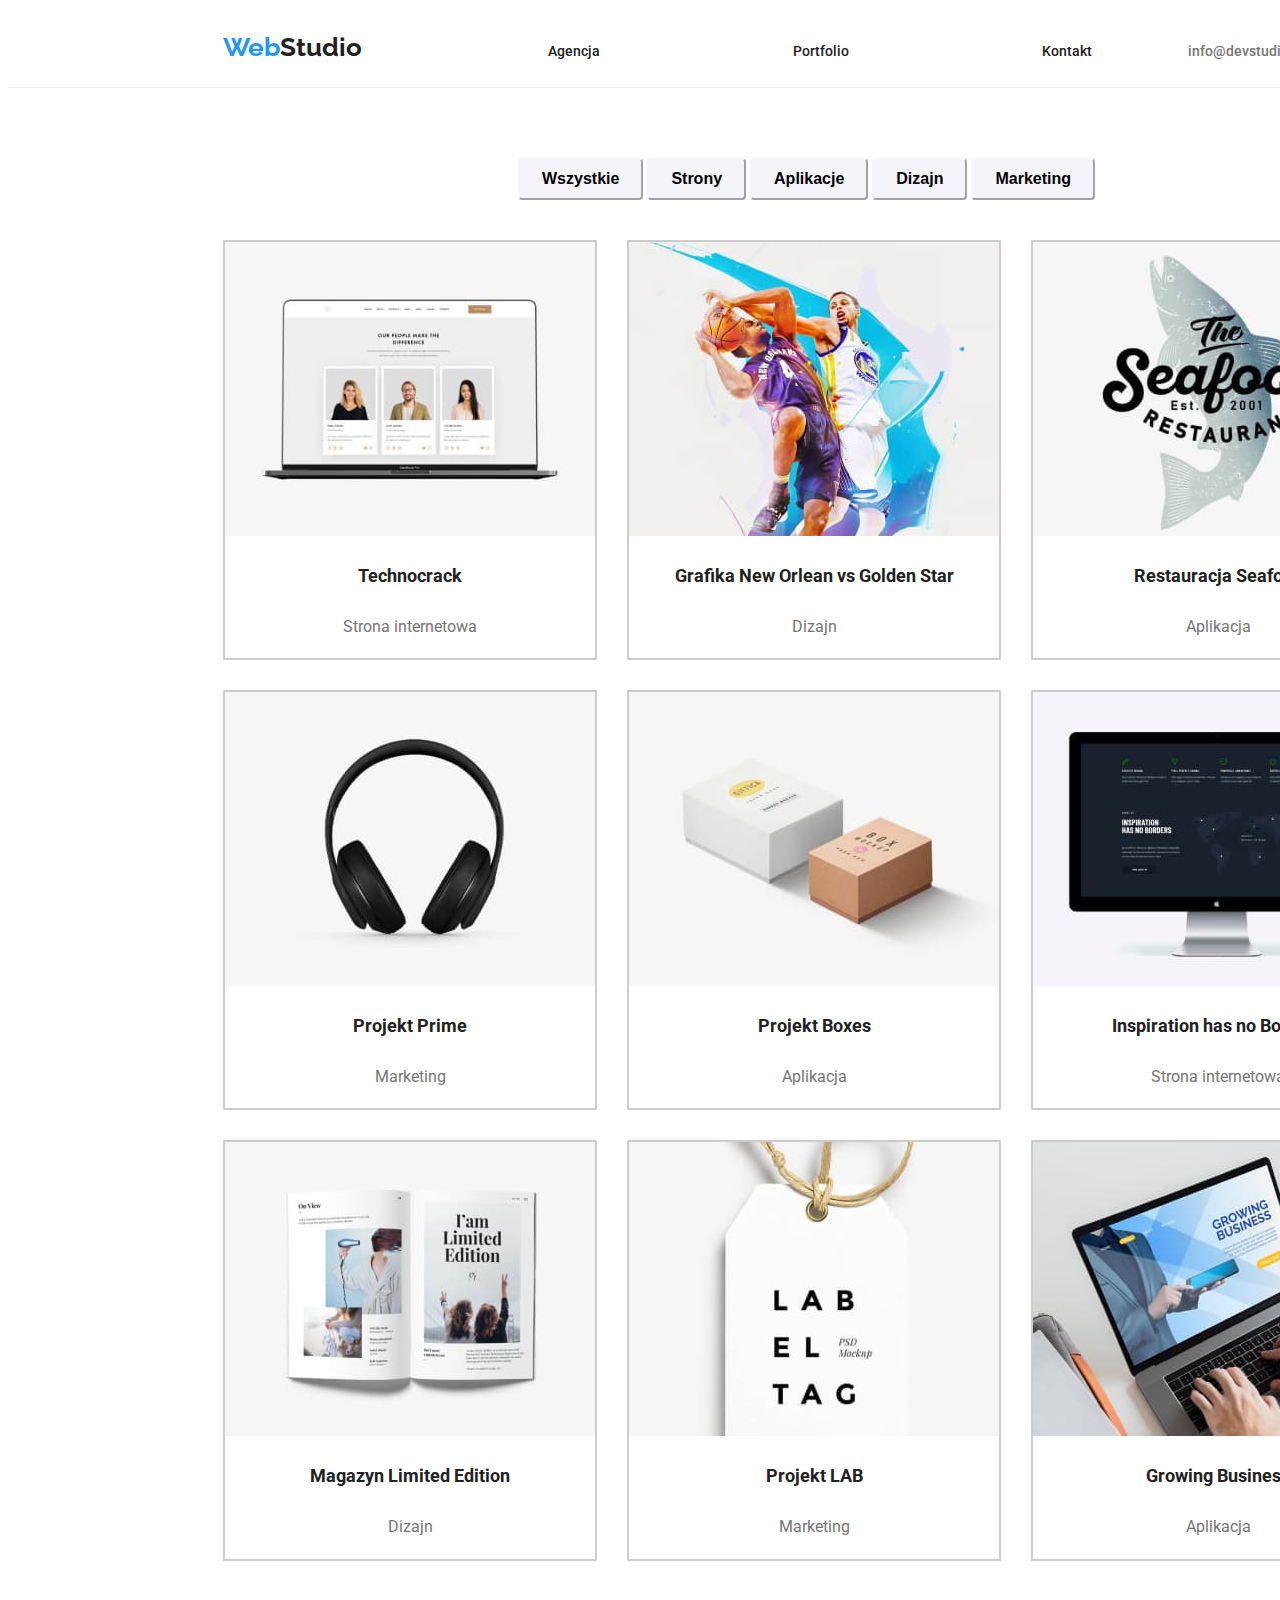
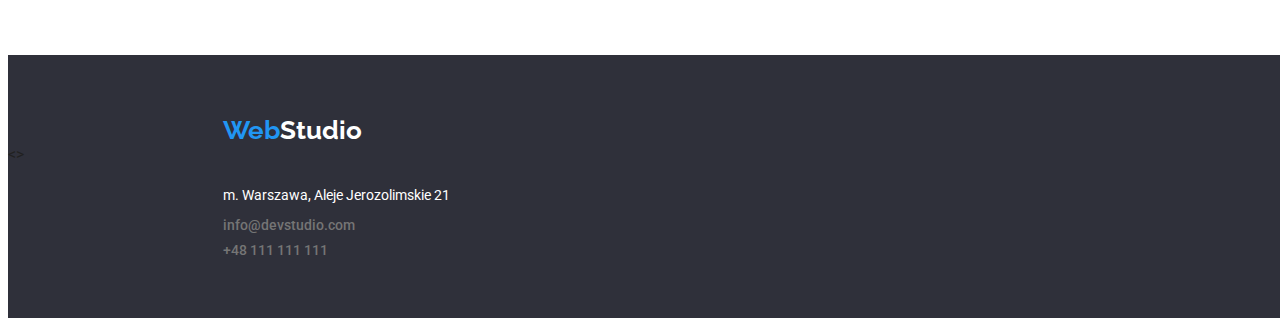
==== portfolio.html @ 5305aae6 "start hw04" ====
<!DOCTYPE html>
<html lang="pl">
  <head>
    <meta charset="UTF-8" />
    <meta http-equiv="X-UA-Compatible" content="IE=edge" />
    <meta name="viewport" content="width=device-width, initial-scale=1.0" />
    <title>Portfolio</title>
    <link rel="preconnect" href="https://fonts.googleapis.com" />
    <link rel="preconnect" href="https://fonts.gstatic.com" crossorigin />
    <link
      href="https://fonts.googleapis.com/css2?family=Raleway:wght@500&family=Roboto:wght@400;500;700;900&display=swap"
      rel="stylesheet"
    />
    <link
      rel="stylesheet"
      href="https://cdnjs.cloudflare.com/ajax/libs/modern-normalize/2.0.0/modern-normalize.min.css"
      integrity="sha512-4xo8blKMVCiXpTaLzQSLSw3KFOVPWhm/TRtuPVc4WG6kUgjH6J03IBuG7JZPkcWMxJ5huwaBpOpnwYElP/m6wg=="
      crossorigin="anonymous"
      referrerpolicy="no-referrer"
    />
    <link rel="stylesheet" href="css/styles.css" />
  </head>
  <body>
      <header>
        <nav>
          <!-- <div class="container"> -->
          <div class="webstudio">
            <a href="index.html"
              ><span class="web">Web</span
              ><span class="studio-header">Studio</span></a
            >
          </div>
          <ul class="bookmarks">
            <li><a href="/agency">Agencja</a></li>
            <li><a href="portfolio.html">Portfolio</a></li>
            <li><a href="/contact">Kontakt</a></li>
          </ul>
          </div>
          <ul class="contact">
            <li>
              <a href="mailto:info@devstudio.com">info@devstudio.com</a>
            </li>
            <li>
              <a href="tel:+48111111111">+48 111 111 111</a>
            </li>
          </ul>
          <!-- </div> -->
        </nav>  
      </header>
      <main>
        <div class="btn-container">
          <ul class="btn-portfolio">
            <li>
              <button type="button">Wszystkie</button>
            </li>
            <li><button type="button">Strony</button></li>
            <li>
              <button type="button">Aplikacje</button>
            </li>
            <li><button type="button">Dizajn</button></li>
            <li>
              <button type="button">Marketing</button>
            </li>
          </ul>
        </div>
        <div class="images-portfolio-examples">
        <ul class="portfolio-examples">
          <div class="design-img">
          <li>
            <img
              src="images/portf-1.jpg"
              alt="laptop"
              width="370"
              height="294"
            />
            <div class="design-img-border">
            <p class="design-name">Technocrack</p>
            <p class="design-version">Strona internetowa</p>
            </div>
          </li>
          </div>
          <div class="design-img">
          <li>
            <img
              src="images/portf-2.jpg"
              alt="basketball"
              width="370"
              height="294"
            />
            <p class="design-name">Grafika New Orlean vs Golden Star</p>
            <p class="design-version">Dizajn</p>
          </li>
          </div>
          <div class="design-img">
          <li>
            <img src="images/portf-3.jpg" alt="fish" width="370" height="294" />
          <p class="design-name">Restauracja Seafood</p>
          <p class="design-version">Aplikacja</p>
          </li>
          </div>
          <div class="design-img">
          <li>
            <img
              src="images/portf-4.jpg"
              alt="headphones"
              width="370"
              height="294"
            />
            <p class="design-name">Projekt Prime</p>
            <p class="design-version">Marketing</p>
          </li>
          </div>
          <div class="design-img">
          <li>
            <img
              src="images/portf-5.jpg"
              alt="boxes"
              width="370"
              height="294"
            />
            <p class="design-name">Projekt Boxes</p>
            <p class="design-version">Aplikacja</p>
          </li>
          </div>
          <div class="design-img">
          <li>
            <img
              src="images/portf-6.jpg"
              alt="monitor"
              width="370"
              height="294"
            />
            <p class="design-name">Inspiration has no Borders</p>
            <p class="design-version">Strona internetowa</p>
          </li>
          </div>
          <div class="design-img">
          <li>
            <img src="images/portf-7.jpg" alt="book" width="370" height="294" />
            <p class="design-name">Magazyn Limited Edition</p>
            <p class="design-version">Dizajn</p>
          </li>
          </div>
          <div class="design-img">
          <li>
            <img
              src="images/portf-8.jpg"
              alt="pendant"
              width="370"
              height="294"
            />
            <p class="design-name">Projekt LAB</p>
            <p class="design-version">Marketing</p>
          </li>
          </div>
          <div class="design-img">
          <li>
            <img
              src="images/portf-9.jpg"
              alt="laptop-work"
              width="370"
              height="294"
            />
            <p class="design-name">Growing Business</p>
            <p class="design-version">Aplikacja</p>
          </li>
          </div>
        </ul>
        </div>
      </main>
      <footer>
        <div class="container">
          <div class="webstudio-footer">
          <a href=" index.html"
            ><span class="web">Web</span
            ><span class="studio-footer">Studio</span></a
          >
          </div>
          <>
            <p class="city">m. Warszawa, Aleje Jerozolimskie 21</p>
            <ul>
              <div class="contact-footer-mail">
              <li>
                <a href="mailto:info@devstudio.com">info@devstudio.com</a>
              </li>
              </div>
              <div class="contact-footer-tel">
              <li>
                <a href="tel:+48111111111">+48 111 111 111</a>
              </li>
              </div>
            </ul>
          </address>
        </div>
      </footer>
  </body>
</html>
---- css/styles.css ----
/* ---- HOME PAGE ---- */
body {
  font-family: "Roboto", sans-serif;
  color: rgba(33, 33, 33, 1);
}

.container {
  width: 1200px;
}

ul {
  margin: 0;
  padding: 0;
}

a {
  margin: 0;
  padding: 0;
  text-decoration: none;
}

li {
  list-style-type: none;
  display: inline;
}

header {
  width: 1600px;
}

nav {
  display: inline-flex;
  align-items: baseline;
  width: 1600px;
  border-bottom: 1px solid rgba(236, 236, 236, 1);
}

.webstudio {
  padding-top: 24px;
  padding-right: 93px;
  padding-bottom: 25px;
  padding-left: 215px;
}

.web,
.studio-header,
.studio-footer {
  font-family: "Raleway", sans-serif;
  font-size: 26px;
  font-weight: bold;
}

.web {
  color: rgba(33, 150, 243, 1);
}

:root {
  --studio-header-color: rgba(33, 33, 33, 1);
  --studio-footer-color: rgba(255, 255, 255, 1);
}

.studio-header {
  color: var(--studio-header-color);
}

.studio-footer {
  color: var(--studio-footer-color);
}

.bookmarks > li > a {
  display: inline-flex;
  /* justify-content: space-between;
  align-items: baseline; */
  font-size: 14px;
  font-weight: 500;
  color: rgba(33, 33, 33, 1);
  margin-right: 46px;
}

.bookmarks > li > a:first-child {
  margin-left: 93px;
}

.bookmarks > li > a:last-child {
  padding-right: 50px;
}

.bookmarks > li > a:hover {
  color: rgba(33, 150, 243, 1);
}

.contact > li > a {
  display: inline-flex;
  /* justify-content: space-between;
  align-items: baseline; */
  font-size: 14px;
  font-weight: 500;
  color: rgba(117, 117, 117, 1);
  margin-right: 30px;
  /* padding-left: 371px; */
}

/* .contact > li > a:first-child {
  padding-left: 300px;
} */

.contact > li > a:hover {
  color: rgba(33, 150, 243, 1);
}

.main-box {
  background-color: rgba(47, 48, 58, 1);
  width: 1600px;
}

.main-text {
  font-size: 44px;
  color: rgba(255, 255, 255, 1);
  line-height: 1.4;
  padding: 200px 452px 15px 452px;
  margin: 0 auto;
  display: flex;
  flex: wrap;
  text-align: center;
}

.btn-order {
  font-size: 16px;
  font-weight: 500;
  font-weight: bold;
  line-height: 1.6;
  background-color: rgba(33, 150, 243, 1);
  color: white;
  width: 200px;
  height: 50px;
  border-radius: 4px;
  cursor: pointer;
  margin: auto 700px 200px 700px;
}

.btn-order > li > button:hover {
  background-color: rgba(33, 150, 243, 1);
  color: rgba(255, 255, 255, 1);
}

main {
  width: 1600px;
}

.lorem-main-box {
  display: flex;
  justify-content: center;
  padding-top: 94px;
  padding-left: 215px;
  padding-right: 215px;
}

.lorem-box {
  margin-right: 30px;
}

.lorem-header {
  font-size: 14px;
  font-weight: bold;
  box-sizing: border-box;
}

.lorem-text {
  font-size: 14px;
  line-height: 1.7;
  color: rgba(117, 117, 117, 1);
  box-sizing: border-box;
}

.what-we-do {
  display: flex;
  justify-content: center;
  padding-top: 94px;
  padding-right: 624px;
  padding-left: 624px;
  padding-bottom: 50px;
}

.what-we-do-img {
  display: inline-block;
  flex-direction: row;
  justify-content: space-between;
  margin-right: 30px;
}

.what-we-do-img:last-child {
  margin-right: 0;
}

h2 {
  font-size: 36px;
  font-weight: bold;
}

.work {
  justify-content: center;
  width: 1600px;
}

.images-work-what-we-do {
  padding-right: 200px;
  padding-left: 200px;
  padding-bottom: 94px;
}

.work-img > li > a {
  display: inline-flex;
  flex-direction: row;
  justify-content: space-between;
  padding-right: 215px;
  padding-bottom: 94px;
  padding-left: 215px;
  /* margin-right: 30px; */
}

.images-team {
  display: inline-block;
  flex-wrap: wrap;
  padding-right: 200px;
  padding-bottom: 94px;
  padding-left: 200px;
}
.our-team-background {
  background-color: rgba(245, 244, 250, 1);
}
.our-team {
  display: flex;
  justify-content: center;
  padding-top: 94px;
  padding-right: 695px;
  padding-left: 695px;
  padding-bottom: 50px;
}

.images-persons-ul {
  padding-left: 0;
}

.images-persons {
  display: inline-block;
  flex-direction: row;
  justify-content: space-between;
  margin-right: 30px;
  border: 2px solid rgba(0, 0, 0, 0.2);
  border-radius: 1px;
  text-align: center;
  background-color: rgba(255, 255, 255, 1);
}

.images-persons:last-child {
  margin-right: 0px;
}

.images-persons:first-child {
  margin-left: 0px;
}

.name {
  font-size: 16px;
  font-weight: bold;
  font-weight: medium;
  justify-content: center;
}

.position-job {
  font-size: 16px;
  font-weight: medium;
  color: rgba(117, 117, 117, 1);
  justify-content: center;
}

footer {
  background-color: rgba(47, 48, 58, 1);
  width: 1600px;
}

.webstudio-footer {
  padding-top: 60px;
  padding-right: 93px;
  padding-bottom: 0px;
  padding-left: 215px;
}

address {
  font-style: normal;
}

.city {
  font-size: 14px;
  line-height: 1.7;
  color: rgba(255, 255, 255, 1);
  padding-top: 20px;
  padding-left: 215px;
  padding-bottom: 9px;
  margin: 0;
}

.contact-footer-mail > li > a {
  display: flex;
  font-size: 14px;
  font-weight: 500;
  color: rgba(117, 117, 117, 1);
  padding-left: 215px;
  padding-bottom: 9px;
}

.contact-footer-mail > li > a:hover {
  color: rgba(33, 150, 243, 1);
}

.contact-footer-tel > li > a {
  display: flex;
  font-size: 14px;
  font-weight: 500;
  color: rgba(117, 117, 117, 1);
  padding-left: 215px;
  padding-bottom: 60px;
}

.contact-footer-tel > li > a:hover {
  color: rgba(33, 150, 243, 1);
}

/* ---- PAGE PORTFOLIO ----*/
.btn-portfolio > li > button {
  font-size: 16px;
  font-weight: 500;
  font-weight: bold;
  line-height: 1.6;
  background-color: rgba(245, 244, 250, 1);
  border-color: rgba(245, 244, 250, 1);
  padding: 6px 22px 6px 22px;
  border-radius: 4px;
  cursor: pointer;
}

.btn-portfolio:last-child {
  margin-right: 0;
}

.btn-portfolio > li > button:hover {
  background-color: rgba(33, 150, 243, 1);
  color: rgba(255, 255, 255, 1);
}

.btn-container {
  display: inline-flex;
  justify-content: space-between;
  padding-top: 70px;
  padding-right: 510px;
  padding-left: 510px;
  padding-bottom: 40px;
}

.design-name {
  font-size: 18px;
  font-weight: 700;
  font-weight: bold;
  line-height: 2;
}

.design-version {
  font-size: 16px;
  line-height: 1.9;
  color: rgba(117, 117, 117, 1);
}

.design-img {
  display: inline-block;
  flex-direction: row;
  justify-content: space-between;
  /* margin-right: 30px; */
  border: 2px solid rgba(0, 0, 0, 0.2);
  border-radius: 1px;
  text-align: center;
  background-color: rgba(255, 255, 255, 1);
}

/* .design-img-border {
  border-right: 2px solid rgba(0, 0, 0, 0.2);
  border-bottom: 2px solid rgba(0, 0, 0, 0.2);
  border-left: 2px solid rgba(0, 0, 0, 0.2);
  border-radius: 1px;
  text-align: center;
  background-color: rgba(255, 255, 255, 1);
} */

/* .design-img:nth-child(2n + 1) {
  margin-right: 0px;
} */

.portfolio-examples {
  display: flex;
  flex-wrap: wrap;
  gap: 30px;
  padding-left: 215px;
  padding-right: 185px;
  padding-bottom: 94px;
}

/* .images-portfolio-examples {
  display: flex;
  flex-wrap: wrap;
} */
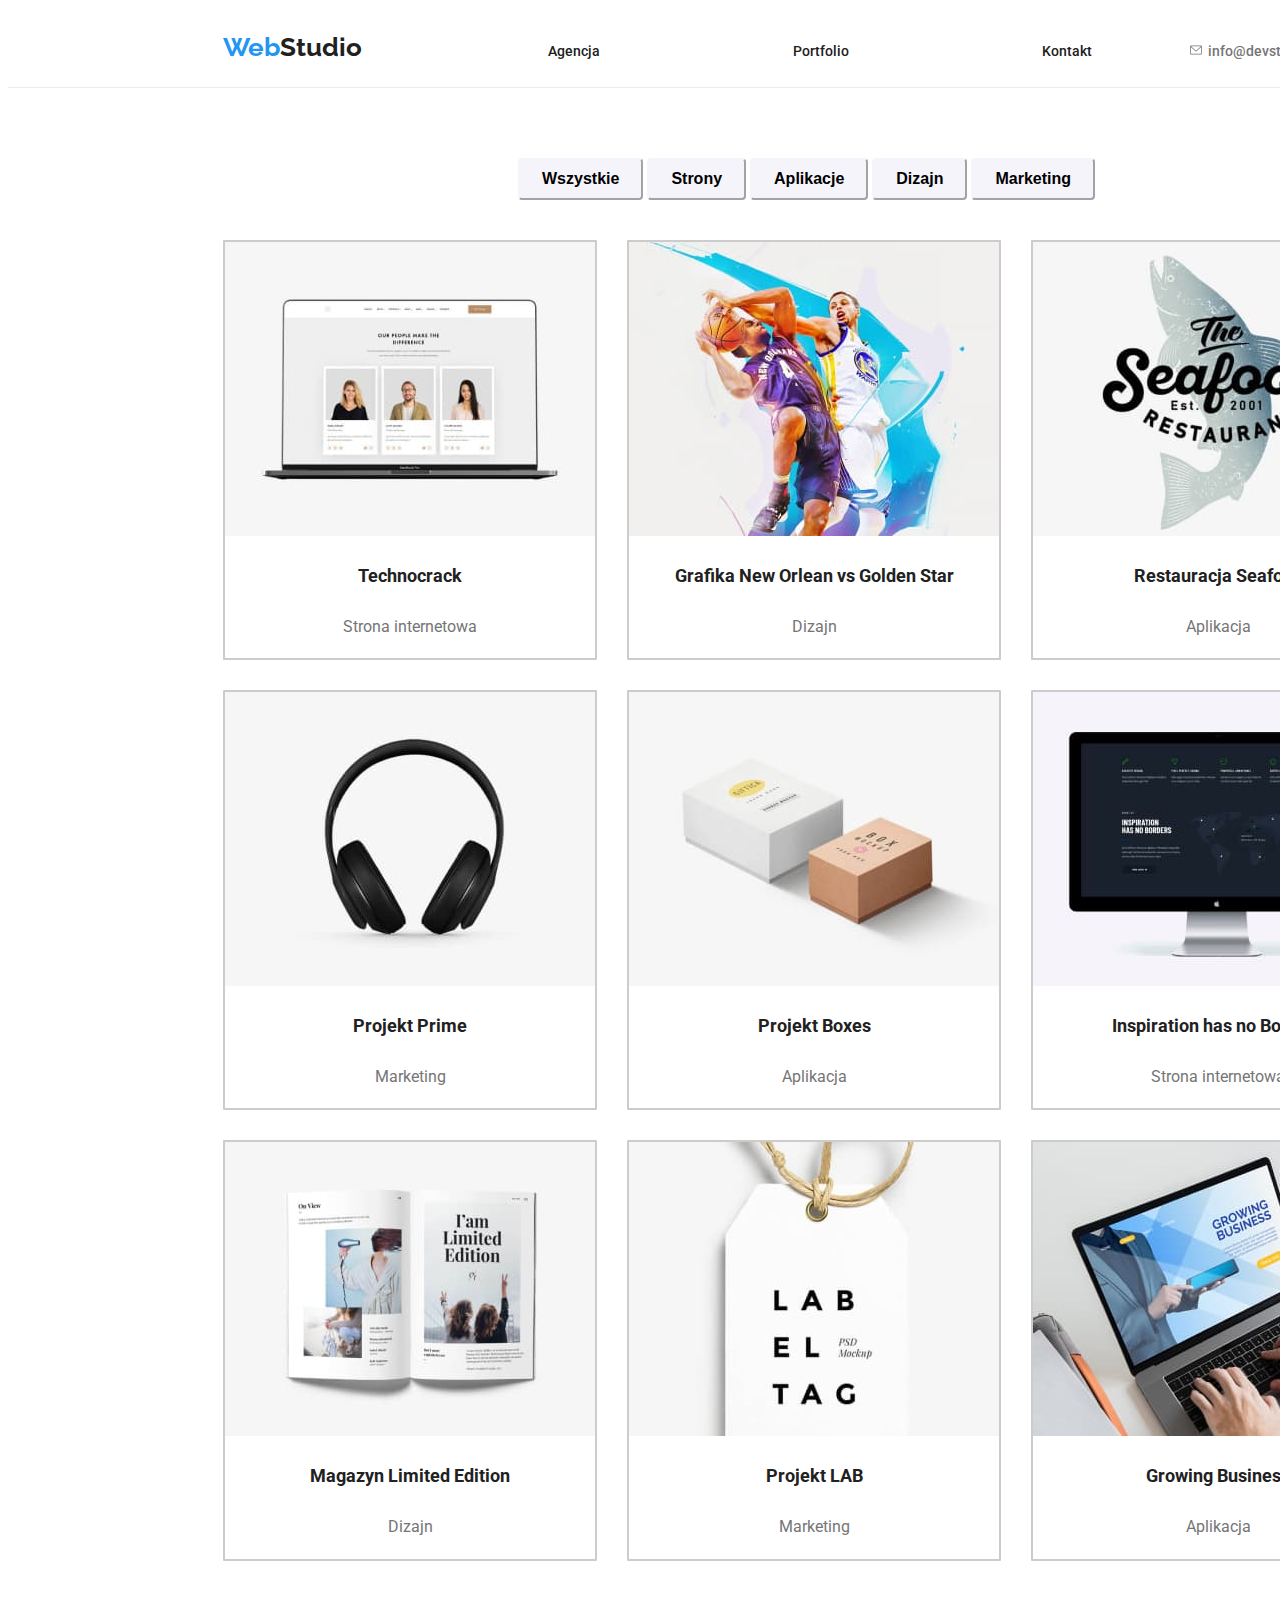
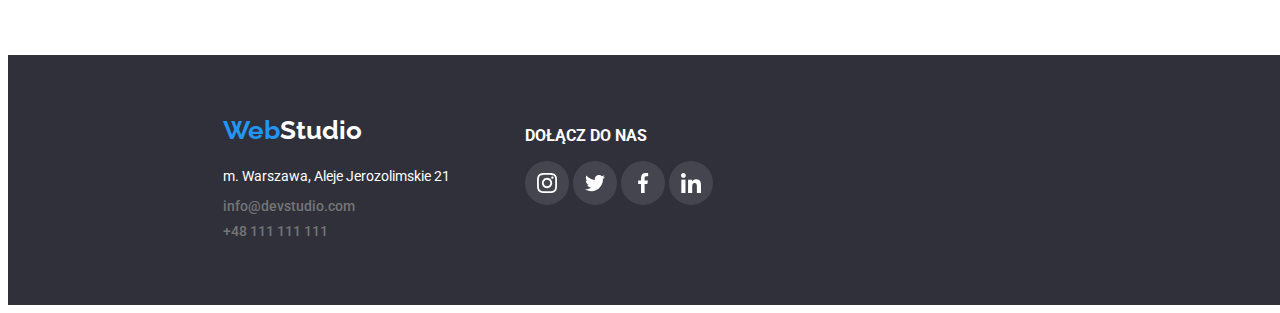
==== commit 8c345059: "add header & footer to portfolio" ====
--- a/portfolio.html
+++ b/portfolio.html
@@ -21,177 +21,215 @@
     <link rel="stylesheet" href="css/styles.css" />
   </head>
   <body>
-      <header>
-        <nav>
-          <!-- <div class="container"> -->
-          <div class="webstudio">
-            <a href="index.html"
-              ><span class="web">Web</span
-              ><span class="studio-header">Studio</span></a
-            >
-          </div>
-          <ul class="bookmarks">
-            <li><a href="/agency">Agencja</a></li>
-            <li><a href="portfolio.html">Portfolio</a></li>
-            <li><a href="/contact">Kontakt</a></li>
-          </ul>
-          </div>
-          <ul class="contact">
-            <li>
-              <a href="mailto:info@devstudio.com">info@devstudio.com</a>
-            </li>
-            <li>
-              <a href="tel:+48111111111">+48 111 111 111</a>
-            </li>
-          </ul>
-          <!-- </div> -->
-        </nav>  
-      </header>
-      <main>
-        <div class="btn-container">
-          <ul class="btn-portfolio">
-            <li>
-              <button type="button">Wszystkie</button>
-            </li>
-            <li><button type="button">Strony</button></li>
-            <li>
-              <button type="button">Aplikacje</button>
-            </li>
-            <li><button type="button">Dizajn</button></li>
-            <li>
-              <button type="button">Marketing</button>
-            </li>
-          </ul>
-        </div>
-        <div class="images-portfolio-examples">
+    <header>
+      <nav>
+        <!-- <div class="container"> -->
+        <div class="webstudio">
+          <a href="index.html"
+            ><span class="web">Web</span
+            ><span class="studio-header">Studio</span></a
+          >
+        </div>
+        <ul class="bookmarks">
+          <li><a href="/agency">Agencja</a></li>
+          <li><a href="portfolio.html">Portfolio</a></li>
+          <li><a href="/contact">Kontakt</a></li>
+        </ul>
+        <ul class="contact">
+          <li>
+            <svg id="icon-envelope" width="16" height="12">
+              <use href="./images/icons2.svg#icon-envelope"></use>
+            </svg>
+            <a href="mailto:info@devstudio.com">info@devstudio.com</a>
+          </li>
+          <li>
+            <svg id="icon-smartphone" width="16" height="12">
+              <use href="./images/icons2.svg#icon-smartphone"></use>
+            </svg>
+            <a href="tel:+48111111111">+48 111 111 111</a>
+          </li>
+        </ul>
+        <!-- </div> -->
+      </nav>
+    </header>
+    <main>
+      <div class="btn-container">
+        <ul class="btn-portfolio">
+          <li>
+            <button type="button">Wszystkie</button>
+          </li>
+          <li><button type="button">Strony</button></li>
+          <li>
+            <button type="button">Aplikacje</button>
+          </li>
+          <li><button type="button">Dizajn</button></li>
+          <li>
+            <button type="button">Marketing</button>
+          </li>
+        </ul>
+      </div>
+      <div class="images-portfolio-examples">
         <ul class="portfolio-examples">
           <div class="design-img">
-          <li>
-            <img
-              src="images/portf-1.jpg"
-              alt="laptop"
-              width="370"
-              height="294"
-            />
-            <div class="design-img-border">
-            <p class="design-name">Technocrack</p>
-            <p class="design-version">Strona internetowa</p>
-            </div>
-          </li>
-          </div>
-          <div class="design-img">
-          <li>
-            <img
-              src="images/portf-2.jpg"
-              alt="basketball"
-              width="370"
-              height="294"
-            />
-            <p class="design-name">Grafika New Orlean vs Golden Star</p>
-            <p class="design-version">Dizajn</p>
-          </li>
-          </div>
-          <div class="design-img">
-          <li>
-            <img src="images/portf-3.jpg" alt="fish" width="370" height="294" />
-          <p class="design-name">Restauracja Seafood</p>
-          <p class="design-version">Aplikacja</p>
-          </li>
-          </div>
-          <div class="design-img">
-          <li>
-            <img
-              src="images/portf-4.jpg"
-              alt="headphones"
-              width="370"
-              height="294"
-            />
-            <p class="design-name">Projekt Prime</p>
-            <p class="design-version">Marketing</p>
-          </li>
-          </div>
-          <div class="design-img">
-          <li>
-            <img
-              src="images/portf-5.jpg"
-              alt="boxes"
-              width="370"
-              height="294"
-            />
-            <p class="design-name">Projekt Boxes</p>
-            <p class="design-version">Aplikacja</p>
-          </li>
-          </div>
-          <div class="design-img">
-          <li>
-            <img
-              src="images/portf-6.jpg"
-              alt="monitor"
-              width="370"
-              height="294"
-            />
-            <p class="design-name">Inspiration has no Borders</p>
-            <p class="design-version">Strona internetowa</p>
-          </li>
-          </div>
-          <div class="design-img">
-          <li>
-            <img src="images/portf-7.jpg" alt="book" width="370" height="294" />
-            <p class="design-name">Magazyn Limited Edition</p>
-            <p class="design-version">Dizajn</p>
-          </li>
-          </div>
-          <div class="design-img">
-          <li>
-            <img
-              src="images/portf-8.jpg"
-              alt="pendant"
-              width="370"
-              height="294"
-            />
-            <p class="design-name">Projekt LAB</p>
-            <p class="design-version">Marketing</p>
-          </li>
-          </div>
-          <div class="design-img">
-          <li>
-            <img
-              src="images/portf-9.jpg"
-              alt="laptop-work"
-              width="370"
-              height="294"
-            />
-            <p class="design-name">Growing Business</p>
-            <p class="design-version">Aplikacja</p>
-          </li>
-          </div>
-        </ul>
-        </div>
-      </main>
-      <footer>
-        <div class="container">
-          <div class="webstudio-footer">
+            <li>
+              <img
+                src="images/portf-1.jpg"
+                alt="laptop"
+                width="370"
+                height="294"
+              />
+              <div class="design-img-border">
+                <p class="design-name">Technocrack</p>
+                <p class="design-version">Strona internetowa</p>
+              </div>
+            </li>
+          </div>
+          <div class="design-img">
+            <li>
+              <img
+                src="images/portf-2.jpg"
+                alt="basketball"
+                width="370"
+                height="294"
+              />
+              <p class="design-name">Grafika New Orlean vs Golden Star</p>
+              <p class="design-version">Dizajn</p>
+            </li>
+          </div>
+          <div class="design-img">
+            <li>
+              <img
+                src="images/portf-3.jpg"
+                alt="fish"
+                width="370"
+                height="294"
+              />
+              <p class="design-name">Restauracja Seafood</p>
+              <p class="design-version">Aplikacja</p>
+            </li>
+          </div>
+          <div class="design-img">
+            <li>
+              <img
+                src="images/portf-4.jpg"
+                alt="headphones"
+                width="370"
+                height="294"
+              />
+              <p class="design-name">Projekt Prime</p>
+              <p class="design-version">Marketing</p>
+            </li>
+          </div>
+          <div class="design-img">
+            <li>
+              <img
+                src="images/portf-5.jpg"
+                alt="boxes"
+                width="370"
+                height="294"
+              />
+              <p class="design-name">Projekt Boxes</p>
+              <p class="design-version">Aplikacja</p>
+            </li>
+          </div>
+          <div class="design-img">
+            <li>
+              <img
+                src="images/portf-6.jpg"
+                alt="monitor"
+                width="370"
+                height="294"
+              />
+              <p class="design-name">Inspiration has no Borders</p>
+              <p class="design-version">Strona internetowa</p>
+            </li>
+          </div>
+          <div class="design-img">
+            <li>
+              <img
+                src="images/portf-7.jpg"
+                alt="book"
+                width="370"
+                height="294"
+              />
+              <p class="design-name">Magazyn Limited Edition</p>
+              <p class="design-version">Dizajn</p>
+            </li>
+          </div>
+          <div class="design-img">
+            <li>
+              <img
+                src="images/portf-8.jpg"
+                alt="pendant"
+                width="370"
+                height="294"
+              />
+              <p class="design-name">Projekt LAB</p>
+              <p class="design-version">Marketing</p>
+            </li>
+          </div>
+          <div class="design-img">
+            <li>
+              <img
+                src="images/portf-9.jpg"
+                alt="laptop-work"
+                width="370"
+                height="294"
+              />
+              <p class="design-name">Growing Business</p>
+              <p class="design-version">Aplikacja</p>
+            </li>
+          </div>
+        </ul>
+      </div>
+    </main>
+    <footer>
+      <div class="footer-address">
+        <div class="webstudio-footer">
           <a href=" index.html"
             ><span class="web">Web</span
             ><span class="studio-footer">Studio</span></a
           >
-          </div>
-          <>
-            <p class="city">m. Warszawa, Aleje Jerozolimskie 21</p>
-            <ul>
-              <div class="contact-footer-mail">
+        </div>
+        <address>
+          <p class="city">m. Warszawa, Aleje Jerozolimskie 21</p>
+          <ul>
+            <div class="contact-footer-mail">
               <li>
                 <a href="mailto:info@devstudio.com">info@devstudio.com</a>
               </li>
-              </div>
-              <div class="contact-footer-tel">
+            </div>
+            <div class="contact-footer-tel">
               <li>
                 <a href="tel:+48111111111">+48 111 111 111</a>
               </li>
-              </div>
-            </ul>
-          </address>
-        </div>
-      </footer>
+            </div>
+          </ul>
+        </address>
+      </div>
+      <div class="container-join">
+        <p class="join">DOŁĄCZ DO NAS</p>
+        <div class="container-icon-footer">
+          <svg id="icon-inst-footer" width="20" height="20">
+            <use href="./images/icons-social-media.svg#icon-instagram-2"></use>
+          </svg>
+        </div>
+        <div class="container-icon-footer">
+          <svg id="icon-twitt-footer" width="20" height="20">
+            <use href="./images/icons-social-media.svg#icon-twitter-1"></use>
+          </svg>
+        </div>
+        <div class="container-icon-footer">
+          <svg id="icon-face-footer" width="20" height="20">
+            <use href="./images/icons-social-media.svg#icon-facebook-1"></use>
+          </svg>
+        </div>
+        <div class="container-icon-footer">
+          <svg id="icon-link-footer" width="20" height="20">
+            <use href="./images/icons-social-media.svg#icon-linkedin-1"></use>
+          </svg>
+        </div>
+      </div>
+    </footer>
   </body>
 </html>
--- a/css/styles.css
+++ b/css/styles.css
@@ -91,25 +91,36 @@
 
 .contact > li > a {
   display: inline-flex;
-  /* justify-content: space-between;
-  align-items: baseline; */
   font-size: 14px;
   font-weight: 500;
   color: rgba(117, 117, 117, 1);
   margin-right: 30px;
-  /* padding-left: 371px; */
-}
-
-/* .contact > li > a:first-child {
-  padding-left: 300px;
-} */
+}
 
 .contact > li > a:hover {
   color: rgba(33, 150, 243, 1);
 }
 
+.contact > li > a:hover {
+  fill: rgba(33, 150, 243, 1);
+}
+
+#icon-smartphone,
+#icon-envelope {
+  fill: #757575;
+  cursor: pointer;
+}
+
+#icon-envelope:hover {
+  fill: rgba(33, 150, 243, 1);
+}
+
+#icon-smartphone:hover {
+  fill: rgba(33, 150, 243, 1);
+}
+
 .main-box {
-  background-color: rgba(47, 48, 58, 1);
+  background-image: url(/images/picture-effective.jpg);
   width: 1600px;
 }
 
@@ -157,6 +168,67 @@
 
 .lorem-box {
   margin-right: 30px;
+}
+
+.lorem-header {
+  padding-top: 30px;
+  margin: 0px;
+}
+
+.container-svg-lorem {
+  background-color: rgba(245, 244, 250, 1);
+  width: 270px;
+  height: 120px;
+  display: flex;
+  justify-content: center;
+  align-items: center;
+}
+
+#icon-link,
+#icon-face,
+#icon-twitt,
+#icon-inst {
+  width: 20px;
+  height: 20px;
+  cursor: pointer;
+  transition: fill 0.3s;
+}
+
+.container-icon {
+  display: inline-flex;
+  align-items: center;
+  justify-content: center;
+  width: 40px;
+  height: 40px;
+  border-radius: 50%;
+  background-color: rgba(255, 255, 255, 1);
+  margin-right: 10px;
+  overflow: hidden;
+}
+
+.container-icon:last-child {
+  margin-right: 0px;
+}
+
+.container-icon:hover {
+  background-color: rgba(33, 150, 243, 1);
+}
+
+.container-icon svg {
+  width: 100%;
+  height: 100%;
+  fill: rgba(175, 177, 184, 1);
+}
+
+.container-icon:hover svg {
+  fill: rgba(255, 255, 255, 1);
+}
+
+.svg-icon-position {
+  padding-top: 16px;
+  padding-bottom: 18px;
+  padding-left: 32px;
+  padding-right: 32px;
 }
 
 .lorem-header {
@@ -274,9 +346,63 @@
   justify-content: center;
 }
 
+.our-clients {
+  display: flex;
+  justify-content: center;
+  padding-top: 94px;
+  padding-right: 215px;
+  padding-left: 215px;
+  padding-bottom: 0px;
+  margin: 0px;
+}
+
+.container-clients {
+  display: inline-block;
+  width: 1600px;
+  padding-top: 50px;
+  padding-right: 200px;
+  padding-left: 200px;
+  padding-bottom: 94px;
+}
+
+.svg-client-position {
+  display: inline-block;
+  flex-direction: row;
+  justify-content: space-between;
+  margin-right: 30px;
+}
+
+.svg-client-position:last-child {
+  margin-right: 0px;
+}
+
+.svg-client-position:first-child {
+  margin-left: 0px;
+}
+
+.container-svg-client {
+  display: flex;
+  justify-content: center;
+  align-items: center;
+  border: 1px solid rgba(175, 177, 184, 1);
+  fill: rgba(175, 177, 184, 1);
+  border-radius: 4px;
+  width: 170px;
+  height: 92px;
+  cursor: pointer;
+  transition: fill 0.3s;
+}
+
+.container-svg-client:hover {
+  border: 1px solid rgba(33, 150, 243, 1);
+  fill: rgba(33, 150, 243, 1);
+}
+
 footer {
   background-color: rgba(47, 48, 58, 1);
   width: 1600px;
+  display: flex;
+  justify-content: left;
 }
 
 .webstudio-footer {
@@ -324,6 +450,50 @@
 
 .contact-footer-tel > li > a:hover {
   color: rgba(33, 150, 243, 1);
+}
+
+.container-join {
+  /* width: 206px; */
+  padding-left: 70px;
+  padding-top: 55px;
+  padding-bottom: 100px;
+}
+
+.join {
+  color: rgba(255, 255, 255, 1);
+  font-weight: 700;
+}
+
+#icon-inst-footer,
+#icon-twitt-footer,
+#icon-face-footer,
+#icon-link-footer {
+  width: 20px;
+  height: 20px;
+  cursor: pointer;
+  transition: fill 0.3s;
+}
+
+.container-icon-footer {
+  display: inline-flex;
+  align-items: center;
+  justify-content: center;
+  width: 44px;
+  height: 44px;
+  border-radius: 50%;
+  background-color: rgba(255, 255, 255, 0.1);
+  margin: auto;
+  overflow: hidden;
+}
+
+.container-icon-footer svg {
+  width: 100%;
+  height: 100%;
+  fill: rgba(255, 255, 255, 1);
+}
+
+.container-icon-footer:hover {
+  background-color: rgba(33, 150, 243, 1);
 }
 
 /* ---- PAGE PORTFOLIO ----*/
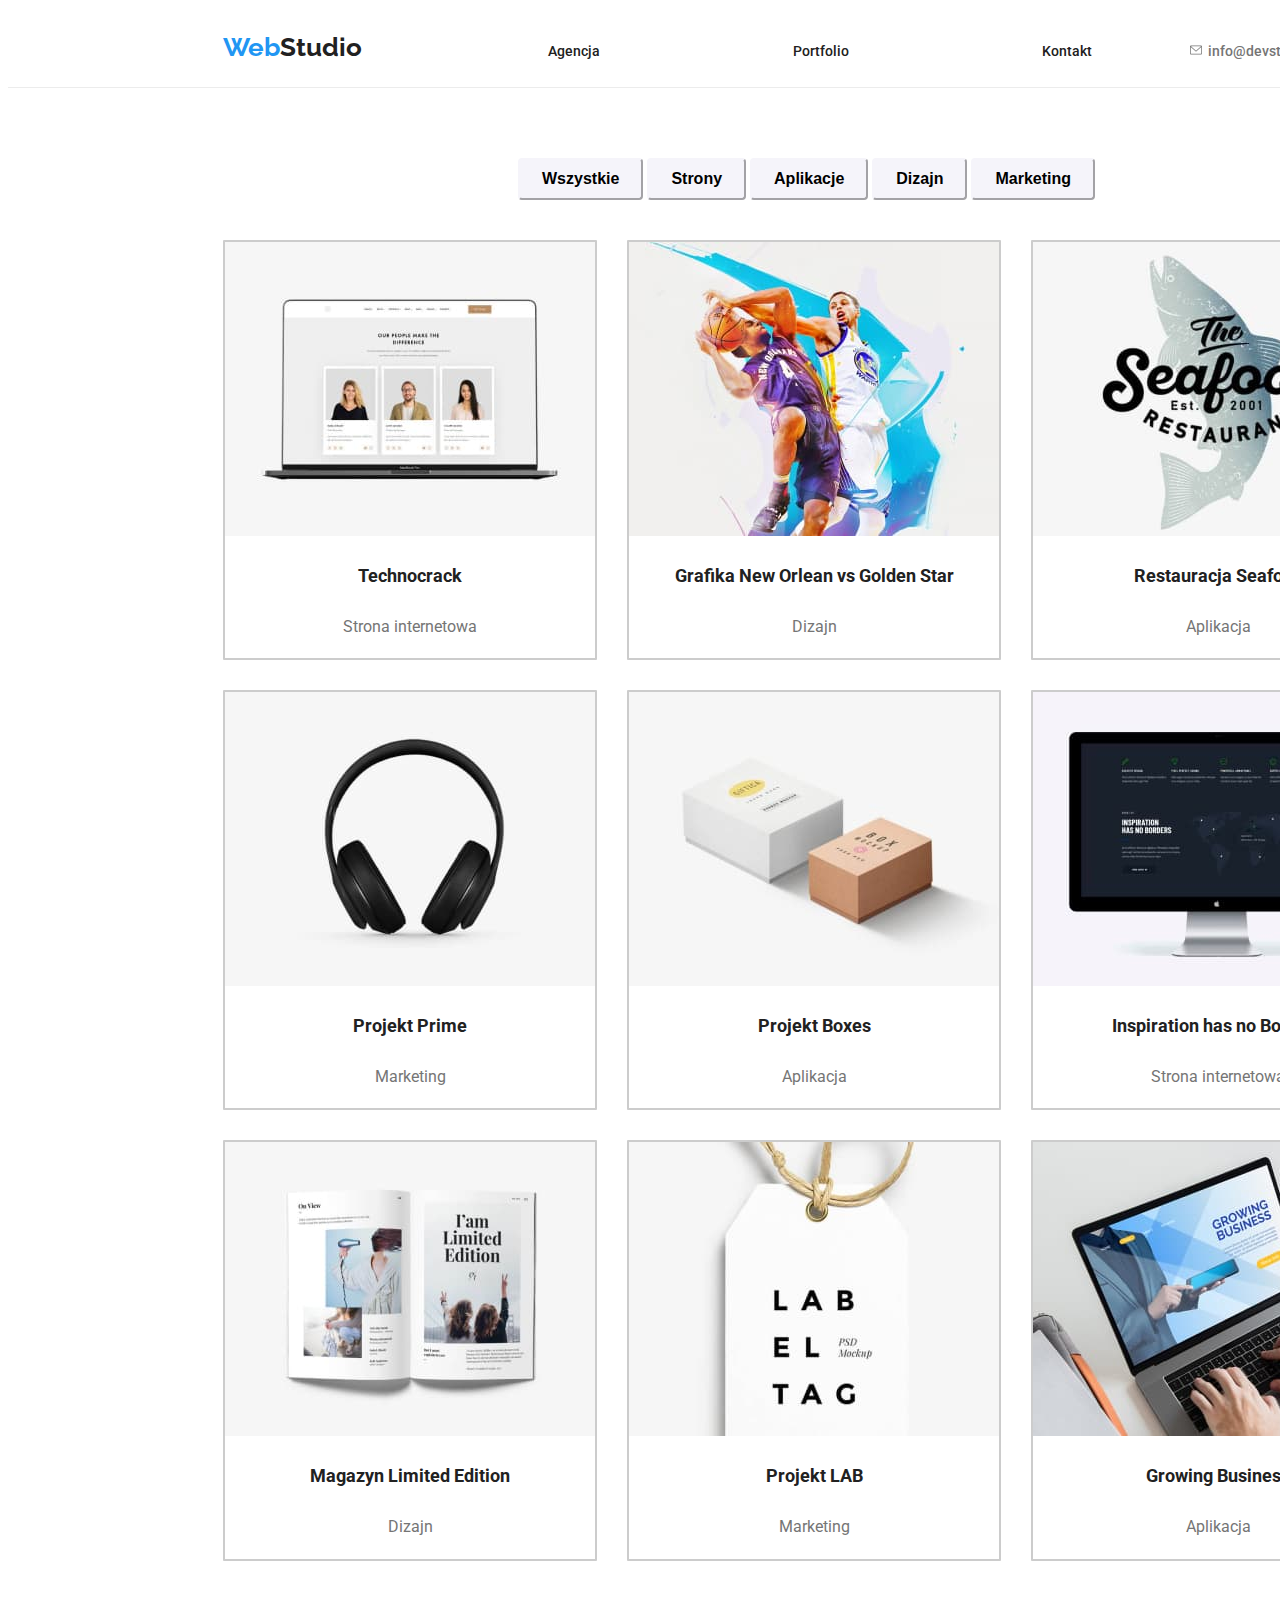
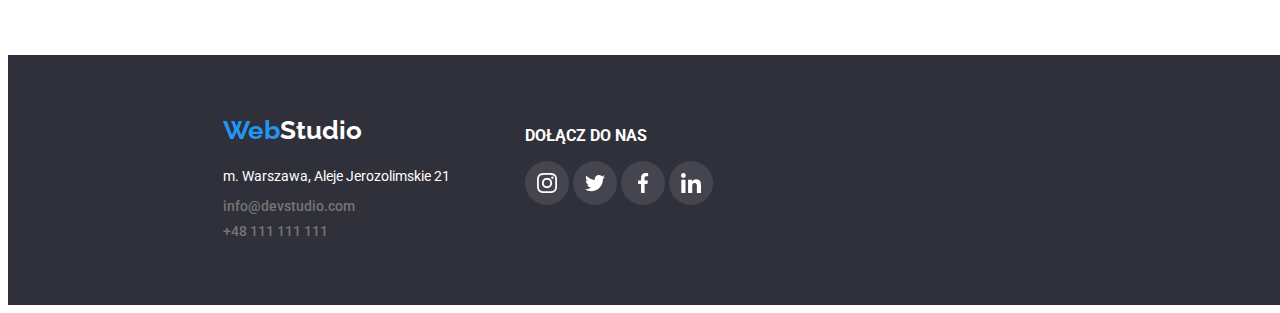
==== commit 1a132280: "finish-svg" ====
--- a/portfolio.html
+++ b/portfolio.html
@@ -38,13 +38,13 @@
         <ul class="contact">
           <li>
             <svg id="icon-envelope" width="16" height="12">
-              <use href="./images/icons2.svg#icon-envelope"></use>
+              <use href="./images/icons.svg#icon-envelope"></use>
             </svg>
             <a href="mailto:info@devstudio.com">info@devstudio.com</a>
           </li>
           <li>
             <svg id="icon-smartphone" width="16" height="12">
-              <use href="./images/icons2.svg#icon-smartphone"></use>
+              <use href="./images/icons.svg#icon-smartphone"></use>
             </svg>
             <a href="tel:+48111111111">+48 111 111 111</a>
           </li>
--- a/css/styles.css
+++ b/css/styles.css
@@ -69,8 +69,6 @@
 
 .bookmarks > li > a {
   display: inline-flex;
-  /* justify-content: space-between;
-  align-items: baseline; */
   font-size: 14px;
   font-weight: 500;
   color: rgba(33, 33, 33, 1);
@@ -120,8 +118,11 @@
 }
 
 .main-box {
-  background-image: url(/images/picture-effective.jpg);
-  width: 1600px;
+  background-image: url(../images/picture-effective.jpg);
+  width: 1600px;
+  box-shadow: -1600px 22px 0px 1600px rgba(0, 0, 0, 0.5) inset;
+  -webkit-box-shadow: -1600px 22px 0px 1600px rgba(0, 0, 0, 0.5) inset;
+  -moz-box-shadow: -1600px 22px 0px 1600px rgba(0, 0, 0, 0.5) inset;
 }
 
 .main-text {
@@ -287,7 +288,6 @@
   padding-right: 215px;
   padding-bottom: 94px;
   padding-left: 215px;
-  /* margin-right: 30px; */
 }
 
 .images-team {
@@ -319,9 +319,12 @@
   justify-content: space-between;
   margin-right: 30px;
   border: 2px solid rgba(0, 0, 0, 0.2);
-  border-radius: 1px;
+  border-radius: 2px;
   text-align: center;
   background-color: rgba(255, 255, 255, 1);
+  box-shadow: 0px 2px 4px 0px rgba(0, 0, 0, 0.4);
+  -webkit-box-shadow: 0px 2px 4px 0px rgba(0, 0, 0, 0.4);
+  -moz-box-shadow: 0px 2px 4px 0px rgba(0, 0, 0, 0.4);
 }
 
 .images-persons:last-child {
@@ -396,6 +399,9 @@
 .container-svg-client:hover {
   border: 1px solid rgba(33, 150, 243, 1);
   fill: rgba(33, 150, 243, 1);
+  box-shadow: 0px 11px 17px -5px rgba(0, 0, 0, 0.4);
+  -webkit-box-shadow: 0px 11px 17px -5px rgba(0, 0, 0, 0.4);
+  -moz-box-shadow: 0px 11px 17px -5px rgba(0, 0, 0, 0.4);
 }
 
 footer {
@@ -453,7 +459,6 @@
 }
 
 .container-join {
-  /* width: 206px; */
   padding-left: 70px;
   padding-top: 55px;
   padding-bottom: 100px;
@@ -507,6 +512,13 @@
   padding: 6px 22px 6px 22px;
   border-radius: 4px;
   cursor: pointer;
+  transition: box-shadow 0.3s;
+}
+
+button:hover {
+  box-shadow: 1px 7px 18px -6px rgba(0, 0, 0, 0.52);
+  -webkit-box-shadow: 1px 7px 18px -6px rgba(0, 0, 0, 0.52);
+  -moz-box-shadow: 1px 7px 18px -6px rgba(0, 0, 0, 0.52);
 }
 
 .btn-portfolio:last-child {
@@ -544,25 +556,19 @@
   display: inline-block;
   flex-direction: row;
   justify-content: space-between;
-  /* margin-right: 30px; */
   border: 2px solid rgba(0, 0, 0, 0.2);
   border-radius: 1px;
   text-align: center;
   background-color: rgba(255, 255, 255, 1);
-}
-
-/* .design-img-border {
-  border-right: 2px solid rgba(0, 0, 0, 0.2);
-  border-bottom: 2px solid rgba(0, 0, 0, 0.2);
-  border-left: 2px solid rgba(0, 0, 0, 0.2);
-  border-radius: 1px;
-  text-align: center;
-  background-color: rgba(255, 255, 255, 1);
-} */
-
-/* .design-img:nth-child(2n + 1) {
-  margin-right: 0px;
-} */
+  cursor: pointer;
+  transition: box-shadow 0.3s;
+}
+
+.design-img:hover {
+  box-shadow: 1px 7px 18px -6px rgba(0, 0, 0, 0.52);
+  -webkit-box-shadow: 1px 7px 18px -6px rgba(0, 0, 0, 0.52);
+  -moz-box-shadow: 1px 7px 18px -6px rgba(0, 0, 0, 0.52);
+}
 
 .portfolio-examples {
   display: flex;
@@ -572,8 +578,3 @@
   padding-right: 185px;
   padding-bottom: 94px;
 }
-
-/* .images-portfolio-examples {
-  display: flex;
-  flex-wrap: wrap;
-} */
